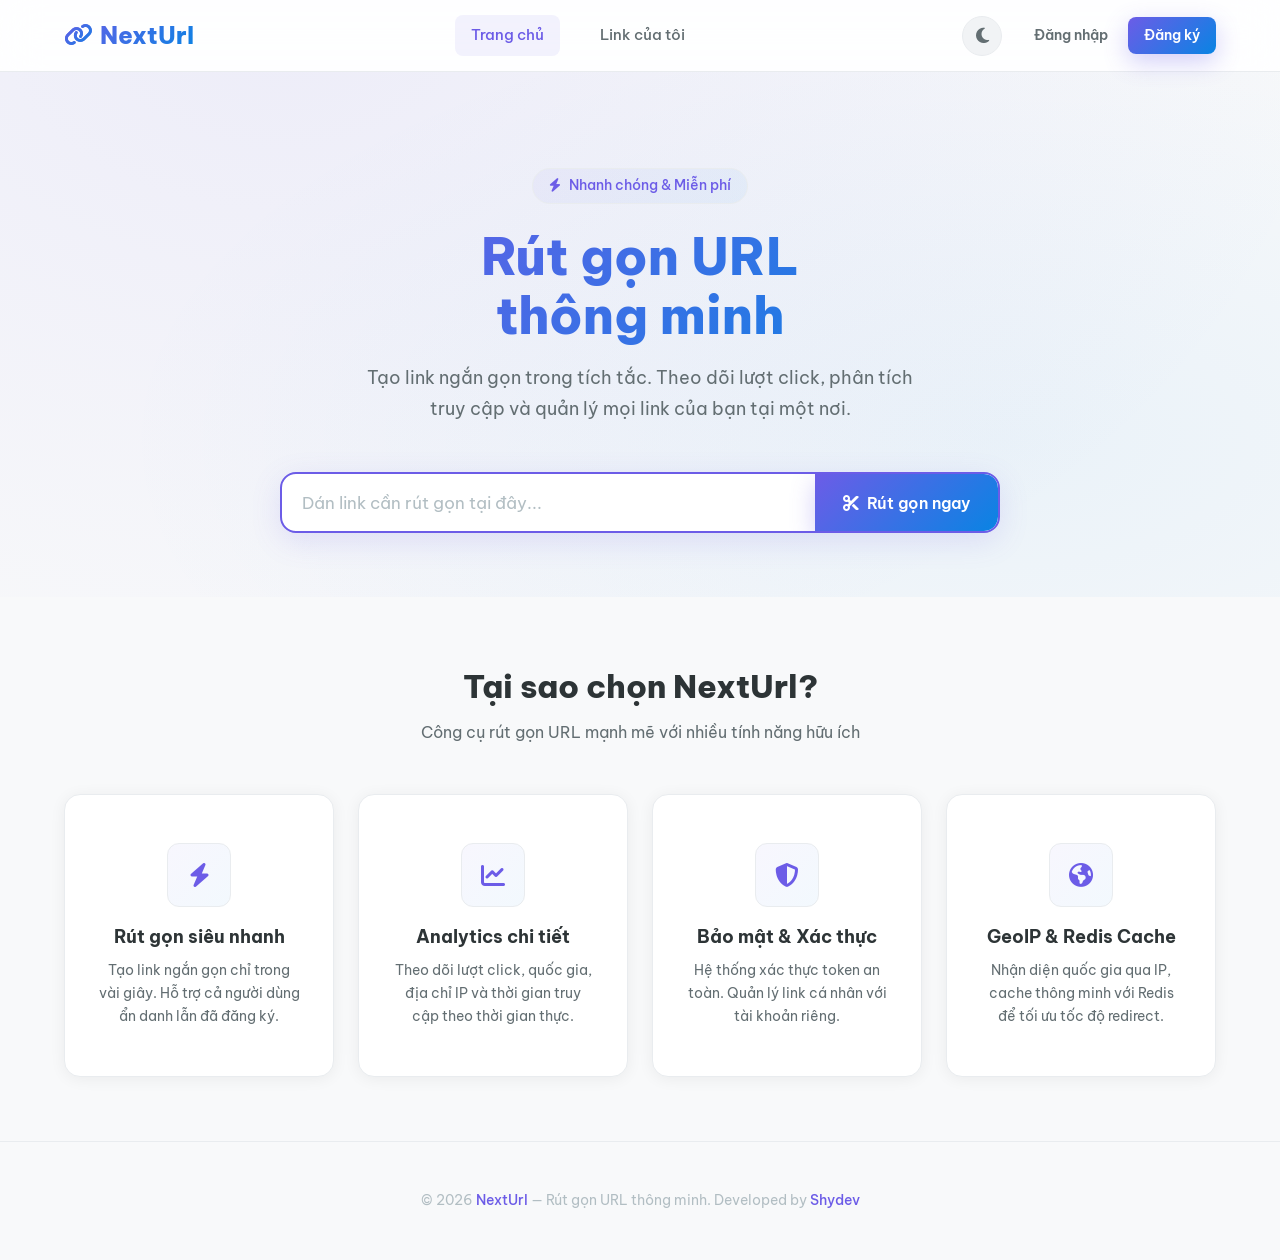
==== index.html @ cf694f31 "deploye" ====
<!DOCTYPE html>
<html lang="vi">
<head>
  <meta charset="UTF-8">
  <meta name="viewport" content="width=device-width, initial-scale=1.0">
  <title>NextUrl — Rút gọn URL thông minh</title>
  <meta name="description" content="Rút gọn link nhanh chóng, miễn phí. Theo dõi analytics, quản lý link dễ dàng với NextUrl.">

  <!-- Favicon -->
  <link rel="icon" type="image/svg+xml" href="data:image/svg+xml,<svg xmlns='http://www.w3.org/2000/svg' viewBox='0 0 100 100'><text y='.9em' font-size='90'>🔗</text></svg>">

  <!-- Google Fonts -->
  <link rel="preconnect" href="https://fonts.googleapis.com">
  <link rel="preconnect" href="https://fonts.gstatic.com" crossorigin>
  <link href="https://fonts.googleapis.com/css2?family=Be+Vietnam+Pro:wght@300;400;500;600;700;800&display=swap" rel="stylesheet">

  <!-- Font Awesome Icons -->
  <link rel="stylesheet" href="https://cdnjs.cloudflare.com/ajax/libs/font-awesome/6.5.1/css/all.min.css">

  <!-- Stylesheets -->
  <link rel="stylesheet" href="css/style.css">
  <link rel="stylesheet" href="css/responsive.css">
</head>
<body data-page="home">
  <div class="page-wrapper">

    <!-- ===== NAVBAR ===== -->
    <nav class="navbar">
      <div class="container">
        <a href="index.html" class="nav-brand">
          <i class="fa-solid fa-link"></i>
          NextUrl
        </a>

        <div class="nav-links" id="nav-links">
          <a href="index.html" class="active">Trang chủ</a>
          <a href="dashboard.html">Link của tôi</a>
        </div>

        <div class="nav-actions">
          <button class="theme-toggle" id="theme-toggle" aria-label="Chuyển đổi giao diện">
            <i class="fa-solid fa-moon"></i>
          </button>
          <div id="auth-actions">
            <!-- Sẽ được cập nhật bởi JS -->
          </div>
          <button class="nav-mobile-toggle" id="nav-mobile-toggle" aria-label="Menu">
            <i class="fa-solid fa-bars"></i>
          </button>
        </div>
      </div>
    </nav>

    <!-- ===== MAIN CONTENT ===== -->
    <main class="page-content">

      <!-- Hero Section -->
      <section class="hero">
        <div class="container">
          <div class="hero-badge">
            <i class="fa-solid fa-bolt"></i>
            Nhanh chóng &amp; Miễn phí
          </div>

          <h1>Rút gọn URL<br>thông minh</h1>

          <p class="subtitle">
            Tạo link ngắn gọn trong tích tắc. Theo dõi lượt click, phân tích truy cập và quản lý mọi link của bạn tại một nơi.
          </p>

          <!-- URL Input Form -->
          <form id="shorten-form" autocomplete="off">
            <div class="url-input-group">
              <input
                type="text"
                class="form-input"
                id="url-input"
                placeholder="Dán link cần rút gọn tại đây..."
                aria-label="URL cần rút gọn"
                autofocus
              >
              <button type="submit" class="btn btn-primary" id="shorten-btn">
                <i class="fa-solid fa-scissors"></i>
                Rút gọn ngay
              </button>
            </div>
          </form>

          <!-- Result Section (ẩn mặc định) -->
          <div id="result-section" class="hidden"></div>
        </div>
      </section>

      <!-- Features Section -->
      <section class="features-section">
        <div class="container">
          <div class="section-header">
            <h2>Tại sao chọn NextUrl?</h2>
            <p>Công cụ rút gọn URL mạnh mẽ với nhiều tính năng hữu ích</p>
          </div>

          <div class="features-grid">
            <!-- Feature 1 -->
            <div class="card feature-card">
              <div class="feature-icon">
                <i class="fa-solid fa-bolt"></i>
              </div>
              <h3>Rút gọn siêu nhanh</h3>
              <p>Tạo link ngắn gọn chỉ trong vài giây. Hỗ trợ cả người dùng ẩn danh lẫn đã đăng ký.</p>
            </div>

            <!-- Feature 2 -->
            <div class="card feature-card">
              <div class="feature-icon">
                <i class="fa-solid fa-chart-line"></i>
              </div>
              <h3>Analytics chi tiết</h3>
              <p>Theo dõi lượt click, quốc gia, địa chỉ IP và thời gian truy cập theo thời gian thực.</p>
            </div>

            <!-- Feature 3 -->
            <div class="card feature-card">
              <div class="feature-icon">
                <i class="fa-solid fa-shield-halved"></i>
              </div>
              <h3>Bảo mật & Xác thực</h3>
              <p>Hệ thống xác thực token an toàn. Quản lý link cá nhân với tài khoản riêng.</p>
            </div>

            <!-- Feature 4 -->
            <div class="card feature-card">
              <div class="feature-icon">
                <i class="fa-solid fa-earth-americas"></i>
              </div>
              <h3>GeoIP & Redis Cache</h3>
              <p>Nhận diện quốc gia qua IP, cache thông minh với Redis để tối ưu tốc độ redirect.</p>
            </div>
          </div>
        </div>
      </section>

    </main>

    <!-- ===== FOOTER ===== -->
    <footer class="footer">
      <div class="container">
        <p>&copy; 2026 <a href="index.html">NextUrl</a> — Rút gọn URL thông minh. Developed by <a href="https://github.com/dargits/nexturl" target="_blank" rel="noopener noreferrer">Shydev</a></p>
      </div>
    </footer>

  </div>

  <!-- ===== QR CODE MODAL ===== -->
  <div class="modal-overlay" id="qr-modal">
    <div class="modal">
      <div class="modal-header">
        <h3><i class="fa-solid fa-qrcode"></i> Mã QR</h3>
        <button class="btn btn-ghost btn-icon" onclick="closeQRModal()" aria-label="Đóng">
          <i class="fa-solid fa-xmark"></i>
        </button>
      </div>
      <div class="modal-body">
        <img class="qr-image" src="" alt="QR Code" width="200" height="200">
        <p class="qr-url"></p>
      </div>
    </div>
  </div>

  <!-- ===== SCRIPTS ===== -->
  <script src="js/toast.js"></script>
  <script src="js/api.js"></script>
  <script src="js/auth.js"></script>
  <script src="js/main.js"></script>
</body>
</html>
---- css/style.css ----
/* ============================================
   LINKSHORT — Design System & Global Styles
   Font: Be Vietnam Pro | Palette: Blue-Purple Gradient
   ============================================ */

/* --- Google Fonts Import --- */
@import url('https://fonts.googleapis.com/css2?family=Be+Vietnam+Pro:wght@300;400;500;600;700;800&display=swap');

/* ============================================
   1. CSS VARIABLES (Design Tokens)
   ============================================ */
:root {
  /* Primary gradient */
  --primary: #6C5CE7;
  --primary-dark: #5A4BD1;
  --primary-light: #A29BFE;
  --secondary: #0984E3;
  --accent: #00CEC9;
  --gradient-primary: linear-gradient(135deg, #6C5CE7 0%, #0984E3 100%);
  --gradient-hero: linear-gradient(135deg, #6C5CE7 0%, #0984E3 50%, #00CEC9 100%);
  --gradient-card: linear-gradient(135deg, rgba(108,92,231,0.05) 0%, rgba(9,132,227,0.05) 100%);

  /* Backgrounds */
  --bg-primary: #F8F9FA;
  --bg-secondary: #FFFFFF;
  --bg-card: #FFFFFF;
  --bg-input: #F1F3F5;
  --bg-hover: #E9ECEF;
  --bg-nav: rgba(255, 255, 255, 0.85);

  /* Text */
  --text-primary: #2D3436;
  --text-secondary: #636E72;
  --text-muted: #B2BEC3;
  --text-inverse: #FFFFFF;

  /* Borders */
  --border-color: #DEE2E6;
  --border-light: #E9ECEF;

  /* Status */
  --success: #00B894;
  --success-bg: rgba(0, 184, 148, 0.1);
  --error: #D63031;
  --error-bg: rgba(214, 48, 49, 0.1);
  --warning: #FDCB6E;
  --warning-dark: #E17055;
  --warning-bg: rgba(253, 203, 110, 0.15);
  --info: #74B9FF;
  --info-bg: rgba(116, 185, 255, 0.1);

  /* Spacing */
  --space-xs: 4px;
  --space-sm: 8px;
  --space-md: 16px;
  --space-lg: 24px;
  --space-xl: 32px;
  --space-2xl: 48px;
  --space-3xl: 64px;
  --space-4xl: 96px;

  /* Border Radius */
  --radius-sm: 8px;
  --radius-md: 12px;
  --radius-lg: 16px;
  --radius-xl: 24px;
  --radius-full: 9999px;

  /* Shadows */
  --shadow-sm: 0 1px 3px rgba(0, 0, 0, 0.06);
  --shadow-md: 0 4px 12px rgba(0, 0, 0, 0.08);
  --shadow-lg: 0 8px 30px rgba(0, 0, 0, 0.12);
  --shadow-xl: 0 16px 48px rgba(0, 0, 0, 0.15);
  --shadow-primary: 0 8px 24px rgba(108, 92, 231, 0.3);
  --shadow-card: 0 2px 16px rgba(0, 0, 0, 0.06);

  /* Transitions */
  --transition-fast: 0.15s ease;
  --transition-base: 0.25s ease;
  --transition-slow: 0.35s ease;

  /* Font */
  --font-family: 'Be Vietnam Pro', -apple-system, BlinkMacSystemFont, 'Segoe UI', sans-serif;

  /* Container */
  --container-max: 1200px;
  --nav-height: 72px;
}

/* ============================================
   1b. DARK MODE TOKENS
   ============================================ */
[data-theme="dark"] {
  --bg-primary: #0F0F1A;
  --bg-secondary: #1A1A2E;
  --bg-card: #1E1E32;
  --bg-input: #252540;
  --bg-hover: #2A2A45;
  --bg-nav: rgba(15, 15, 26, 0.9);

  --text-primary: #E8E8F0;
  --text-secondary: #A0A0B8;
  --text-muted: #6C6C85;

  --border-color: #2D2D48;
  --border-light: #252540;

  --gradient-card: linear-gradient(135deg, rgba(108,92,231,0.1) 0%, rgba(9,132,227,0.1) 100%);

  --shadow-sm: 0 1px 3px rgba(0, 0, 0, 0.2);
  --shadow-md: 0 4px 12px rgba(0, 0, 0, 0.3);
  --shadow-lg: 0 8px 30px rgba(0, 0, 0, 0.4);
  --shadow-xl: 0 16px 48px rgba(0, 0, 0, 0.5);
  --shadow-card: 0 2px 16px rgba(0, 0, 0, 0.2);
}

/* ============================================
   2. CSS RESET
   ============================================ */
*, *::before, *::after {
  margin: 0;
  padding: 0;
  box-sizing: border-box;
}

html {
  font-size: 16px;
  scroll-behavior: smooth;
  -webkit-font-smoothing: antialiased;
  -moz-osx-font-smoothing: grayscale;
}

body {
  font-family: var(--font-family);
  background-color: var(--bg-primary);
  color: var(--text-primary);
  line-height: 1.6;
  min-height: 100vh;
  transition: background-color var(--transition-base), color var(--transition-base);
}

a {
  color: var(--primary);
  text-decoration: none;
  transition: color var(--transition-fast);
}

a:hover {
  color: var(--primary-dark);
}

img {
  max-width: 100%;
  display: block;
}

ul, ol {
  list-style: none;
}

button {
  cursor: pointer;
  border: none;
  outline: none;
  font-family: inherit;
  font-size: inherit;
}

input, textarea, select {
  font-family: inherit;
  font-size: inherit;
  outline: none;
  border: none;
}

/* ============================================
   3. LAYOUT UTILITIES
   ============================================ */
.container {
  width: 100%;
  max-width: var(--container-max);
  margin: 0 auto;
  padding: 0 var(--space-lg);
}

.page-wrapper {
  min-height: 100vh;
  display: flex;
  flex-direction: column;
}

.page-content {
  flex: 1;
  padding-top: var(--nav-height);
}

/* ============================================
   4. NAVBAR
   ============================================ */
.navbar {
  position: fixed;
  top: 0;
  left: 0;
  right: 0;
  height: var(--nav-height);
  background: var(--bg-nav);
  backdrop-filter: blur(20px);
  -webkit-backdrop-filter: blur(20px);
  border-bottom: 1px solid var(--border-light);
  z-index: 1000;
  transition: background var(--transition-base), border-color var(--transition-base);
}

.navbar .container {
  display: flex;
  align-items: center;
  justify-content: space-between;
  height: 100%;
}

.nav-brand {
  display: flex;
  align-items: center;
  gap: var(--space-sm);
  font-size: 1.5rem;
  font-weight: 800;
  background: var(--gradient-primary);
  -webkit-background-clip: text;
  -webkit-text-fill-color: transparent;
  background-clip: text;
  text-decoration: none;
}

.nav-brand i {
  background: var(--gradient-primary);
  -webkit-background-clip: text;
  -webkit-text-fill-color: transparent;
  background-clip: text;
  font-size: 1.4rem;
}

.nav-links {
  display: flex;
  align-items: center;
  gap: var(--space-lg);
}

.nav-links a {
  color: var(--text-secondary);
  font-weight: 500;
  font-size: 0.95rem;
  padding: var(--space-sm) var(--space-md);
  border-radius: var(--radius-sm);
  transition: all var(--transition-fast);
  text-decoration: none;
}

.nav-links a:hover,
.nav-links a.active {
  color: var(--primary);
  background: rgba(108, 92, 231, 0.08);
}

.nav-actions {
  display: flex;
  align-items: center;
  gap: var(--space-md);
}

/* Dark mode toggle button */
.theme-toggle {
  width: 40px;
  height: 40px;
  border-radius: var(--radius-full);
  background: var(--bg-input);
  color: var(--text-secondary);
  display: flex;
  align-items: center;
  justify-content: center;
  font-size: 1.1rem;
  transition: all var(--transition-fast);
  border: 1px solid var(--border-light);
}

.theme-toggle:hover {
  background: var(--bg-hover);
  color: var(--primary);
  transform: rotate(15deg);
}

/* User avatar dropdown */
.user-menu {
  position: relative;
}

.user-avatar-btn {
  width: 40px;
  height: 40px;
  border-radius: var(--radius-full);
  background: var(--gradient-primary);
  color: var(--text-inverse);
  display: flex;
  align-items: center;
  justify-content: center;
  font-weight: 700;
  font-size: 0.95rem;
  cursor: pointer;
  transition: transform var(--transition-fast), box-shadow var(--transition-fast);
  overflow: hidden;
}

.user-avatar-btn img {
  width: 100%;
  height: 100%;
  object-fit: cover;
}

.user-avatar-btn:hover {
  transform: scale(1.05);
  box-shadow: var(--shadow-primary);
}

.user-dropdown {
  position: absolute;
  top: calc(100% + 8px);
  right: 0;
  min-width: 200px;
  background: var(--bg-card);
  border: 1px solid var(--border-color);
  border-radius: var(--radius-md);
  box-shadow: var(--shadow-lg);
  opacity: 0;
  visibility: hidden;
  transform: translateY(-8px);
  transition: all var(--transition-fast);
  z-index: 1001;
}

.user-dropdown.show {
  opacity: 1;
  visibility: visible;
  transform: translateY(0);
}

.user-dropdown-header {
  padding: var(--space-md);
  border-bottom: 1px solid var(--border-light);
}

.user-dropdown-header .user-name {
  font-weight: 600;
  color: var(--text-primary);
}

.user-dropdown-header .user-account {
  font-size: 0.85rem;
  color: var(--text-muted);
}

.user-dropdown a,
.user-dropdown button {
  display: flex;
  align-items: center;
  gap: var(--space-sm);
  width: 100%;
  padding: var(--space-sm) var(--space-md);
  color: var(--text-secondary);
  background: none;
  font-size: 0.9rem;
  transition: all var(--transition-fast);
  text-decoration: none;
  text-align: left;
}

.user-dropdown a:hover,
.user-dropdown button:hover {
  background: var(--bg-hover);
  color: var(--primary);
}

.user-dropdown .logout-btn {
  color: var(--error);
  border-top: 1px solid var(--border-light);
}

.user-dropdown .logout-btn:hover {
  background: var(--error-bg);
}

/* Mobile menu toggle */
.nav-mobile-toggle {
  display: none;
  width: 40px;
  height: 40px;
  border-radius: var(--radius-sm);
  background: var(--bg-input);
  color: var(--text-secondary);
  align-items: center;
  justify-content: center;
  font-size: 1.2rem;
}

/* ============================================
   5. BUTTONS
   ============================================ */
.btn {
  display: inline-flex;
  align-items: center;
  justify-content: center;
  gap: var(--space-sm);
  padding: 12px 24px;
  border-radius: var(--radius-sm);
  font-weight: 600;
  font-size: 0.95rem;
  transition: all var(--transition-fast);
  position: relative;
  overflow: hidden;
  white-space: nowrap;
}

.btn-primary {
  background: var(--gradient-primary);
  color: var(--text-inverse);
  box-shadow: var(--shadow-primary);
}

.btn-primary:hover {
  transform: translateY(-2px);
  box-shadow: 0 12px 32px rgba(108, 92, 231, 0.4);
}

.btn-primary:active {
  transform: translateY(0);
}

.btn-secondary {
  background: var(--bg-input);
  color: var(--text-primary);
  border: 1px solid var(--border-color);
}

.btn-secondary:hover {
  background: var(--bg-hover);
  border-color: var(--primary-light);
}

.btn-outline {
  background: transparent;
  color: var(--primary);
  border: 2px solid var(--primary);
}

.btn-outline:hover {
  background: var(--primary);
  color: var(--text-inverse);
}

.btn-ghost {
  background: transparent;
  color: var(--text-secondary);
  padding: 8px 16px;
}

.btn-ghost:hover {
  background: var(--bg-hover);
  color: var(--primary);
}

.btn-sm {
  padding: 8px 16px;
  font-size: 0.85rem;
}

.btn-lg {
  padding: 16px 32px;
  font-size: 1.05rem;
}

.btn-icon {
  width: 40px;
  height: 40px;
  padding: 0;
  border-radius: var(--radius-sm);
}

.btn:disabled,
.btn.loading {
  opacity: 0.7;
  pointer-events: none;
}

/* Loading spinner inside button */
.btn .spinner {
  width: 18px;
  height: 18px;
  border: 2px solid transparent;
  border-top-color: currentColor;
  border-radius: 50%;
  animation: spin 0.6s linear infinite;
}

/* ============================================
   6. FORM INPUTS
   ============================================ */
.form-group {
  margin-bottom: var(--space-lg);
}

.form-label {
  display: block;
  margin-bottom: var(--space-sm);
  font-weight: 500;
  font-size: 0.9rem;
  color: var(--text-secondary);
}

.form-input {
  width: 100%;
  padding: 14px 16px;
  background: var(--bg-input);
  border: 2px solid transparent;
  border-radius: var(--radius-sm);
  color: var(--text-primary);
  font-size: 0.95rem;
  transition: all var(--transition-fast);
}

.form-input:focus {
  background: var(--bg-secondary);
  border-color: var(--primary);
  box-shadow: 0 0 0 4px rgba(108, 92, 231, 0.1);
}

.form-input::placeholder {
  color: var(--text-muted);
}

.form-input.error {
  border-color: var(--error);
  box-shadow: 0 0 0 4px rgba(214, 48, 49, 0.1);
}

.form-hint {
  margin-top: var(--space-xs);
  font-size: 0.8rem;
  color: var(--text-muted);
}

.form-error {
  margin-top: var(--space-xs);
  font-size: 0.8rem;
  color: var(--error);
  display: none;
}

.form-error.show {
  display: block;
}

/* Big URL input on hero */
.url-input-group {
  display: flex;
  align-items: stretch;
  background: var(--bg-secondary);
  border: 2px solid var(--border-color);
  border-radius: var(--radius-lg);
  overflow: hidden;
  box-shadow: var(--shadow-lg);
  transition: all var(--transition-fast);
  max-width: 720px;
  margin: 0 auto;
}

.url-input-group:focus-within {
  border-color: var(--primary);
  box-shadow: 0 8px 30px rgba(108, 92, 231, 0.15);
}

.url-input-group .form-input {
  flex: 1;
  border: none;
  background: transparent;
  padding: 18px 20px;
  font-size: 1.05rem;
}

.url-input-group .form-input:focus {
  box-shadow: none;
}

.url-input-group .btn {
  border-radius: 0 14px 14px 0;
  padding: 18px 28px;
  font-size: 1rem;
}

/* ============================================
   7. CARDS
   ============================================ */
.card {
  background: var(--bg-card);
  border: 1px solid var(--border-light);
  border-radius: var(--radius-lg);
  padding: var(--space-xl);
  box-shadow: var(--shadow-card);
  transition: all var(--transition-base);
}

.card:hover {
  box-shadow: var(--shadow-md);
}

.card-gradient {
  background: var(--gradient-card);
  border: 1px solid var(--border-light);
}

/* Result card (after shortening) */
.result-card {
  background: var(--bg-card);
  border: 2px solid var(--primary-light);
  border-radius: var(--radius-lg);
  padding: var(--space-xl);
  box-shadow: var(--shadow-md);
  animation: slideUp 0.4s ease;
  max-width: 720px;
  margin: var(--space-xl) auto 0;
}

.result-card .short-url {
  font-size: 1.2rem;
  font-weight: 700;
  color: var(--primary);
  word-break: break-all;
}

.result-card .original-url {
  font-size: 0.85rem;
  color: var(--text-muted);
  margin-top: var(--space-xs);
  white-space: nowrap;
  overflow: hidden;
  text-overflow: ellipsis;
}

.result-actions {
  display: flex;
  gap: var(--space-sm);
  margin-top: var(--space-md);
  flex-wrap: wrap;
}

/* Feature cards */
.feature-card {
  text-align: center;
  padding: var(--space-2xl) var(--space-xl);
}

.feature-card .feature-icon {
  width: 64px;
  height: 64px;
  border-radius: var(--radius-md);
  background: var(--gradient-card);
  display: flex;
  align-items: center;
  justify-content: center;
  margin: 0 auto var(--space-md);
  font-size: 1.5rem;
  color: var(--primary);
  border: 1px solid var(--border-light);
}

.feature-card h3 {
  font-size: 1.1rem;
  font-weight: 700;
  margin-bottom: var(--space-sm);
  color: var(--text-primary);
}

.feature-card p {
  font-size: 0.9rem;
  color: var(--text-secondary);
  line-height: 1.6;
}

/* ============================================
   8. HERO SECTION
   ============================================ */
.hero {
  padding: var(--space-4xl) 0 var(--space-3xl);
  text-align: center;
  position: relative;
  overflow: hidden;
}

.hero::before {
  content: '';
  position: absolute;
  top: -50%;
  left: -20%;
  width: 140%;
  height: 200%;
  background: radial-gradient(ellipse at 30% 20%, rgba(108, 92, 231, 0.08) 0%, transparent 60%),
              radial-gradient(ellipse at 70% 60%, rgba(9, 132, 227, 0.06) 0%, transparent 50%);
  pointer-events: none;
  z-index: 0;
}

[data-theme="dark"] .hero::before {
  background: radial-gradient(ellipse at 30% 20%, rgba(108, 92, 231, 0.15) 0%, transparent 60%),
              radial-gradient(ellipse at 70% 60%, rgba(9, 132, 227, 0.1) 0%, transparent 50%);
}

.hero > * {
  position: relative;
  z-index: 1;
}

.hero-badge {
  display: inline-flex;
  align-items: center;
  gap: var(--space-sm);
  padding: 6px 16px;
  background: var(--gradient-card);
  border: 1px solid var(--border-light);
  border-radius: var(--radius-full);
  font-size: 0.85rem;
  font-weight: 500;
  color: var(--primary);
  margin-bottom: var(--space-lg);
}

.hero h1 {
  font-size: 3.2rem;
  font-weight: 800;
  line-height: 1.15;
  max-width: 700px;
  margin: 0 auto var(--space-md);
  background: var(--gradient-primary);
  -webkit-background-clip: text;
  -webkit-text-fill-color: transparent;
  background-clip: text;
}

.hero .subtitle {
  font-size: 1.15rem;
  color: var(--text-secondary);
  max-width: 550px;
  margin: 0 auto var(--space-2xl);
  line-height: 1.7;
}

/* ============================================
   9. FEATURES GRID
   ============================================ */
.features-section {
  padding: var(--space-3xl) 0;
}

.section-header {
  text-align: center;
  margin-bottom: var(--space-2xl);
}

.section-header h2 {
  font-size: 2rem;
  font-weight: 800;
  color: var(--text-primary);
  margin-bottom: var(--space-sm);
}

.section-header p {
  font-size: 1rem;
  color: var(--text-secondary);
  max-width: 500px;
  margin: 0 auto;
}

.features-grid {
  display: grid;
  grid-template-columns: repeat(4, 1fr);
  gap: var(--space-lg);
}

/* ============================================
   10. AUTH FORMS (Login / Register)
   ============================================ */
.auth-page {
  display: flex;
  align-items: center;
  justify-content: center;
  min-height: calc(100vh - var(--nav-height));
  padding: var(--space-2xl) var(--space-lg);
}

.auth-card {
  width: 100%;
  max-width: 440px;
  padding: var(--space-2xl);
}

.auth-card h1 {
  font-size: 1.8rem;
  font-weight: 800;
  margin-bottom: var(--space-xs);
  color: var(--text-primary);
}

.auth-card .auth-subtitle {
  font-size: 0.95rem;
  color: var(--text-secondary);
  margin-bottom: var(--space-xl);
}

.auth-card .auth-footer {
  text-align: center;
  margin-top: var(--space-lg);
  font-size: 0.9rem;
  color: var(--text-secondary);
}

.auth-card .auth-footer a {
  font-weight: 600;
}

/* ============================================
   11. DASHBOARD
   ============================================ */
.dashboard-page {
  padding: var(--space-2xl) 0;
}

.dashboard-header {
  display: flex;
  align-items: center;
  justify-content: space-between;
  margin-bottom: var(--space-xl);
  flex-wrap: wrap;
  gap: var(--space-md);
}

.dashboard-header h1 {
  font-size: 1.8rem;
  font-weight: 800;
}

.search-box {
  display: flex;
  align-items: center;
  gap: var(--space-sm);
  background: var(--bg-input);
  border: 1px solid var(--border-color);
  border-radius: var(--radius-sm);
  padding: 8px 16px;
  min-width: 280px;
  transition: all var(--transition-fast);
}

.search-box:focus-within {
  border-color: var(--primary);
  box-shadow: 0 0 0 3px rgba(108, 92, 231, 0.1);
}

.search-box i {
  color: var(--text-muted);
  font-size: 0.9rem;
}

.search-box input {
  flex: 1;
  background: transparent;
  color: var(--text-primary);
  font-size: 0.9rem;
}

.search-box input::placeholder {
  color: var(--text-muted);
}

/* Links table (desktop) */
.links-table {
  width: 100%;
  border-collapse: separate;
  border-spacing: 0;
}

.links-table thead th {
  text-align: left;
  padding: var(--space-md) var(--space-md);
  font-size: 0.8rem;
  font-weight: 600;
  text-transform: uppercase;
  letter-spacing: 0.5px;
  color: var(--text-muted);
  border-bottom: 1px solid var(--border-light);
}

.links-table tbody tr {
  transition: background var(--transition-fast);
}

.links-table tbody tr:hover {
  background: var(--bg-hover);
}

.links-table tbody td {
  padding: var(--space-md);
  font-size: 0.9rem;
  border-bottom: 1px solid var(--border-light);
  vertical-align: middle;
}

.links-table .link-short {
  font-weight: 600;
  color: var(--primary);
}

.links-table .link-original {
  max-width: 300px;
  white-space: nowrap;
  overflow: hidden;
  text-overflow: ellipsis;
  color: var(--text-secondary);
  font-size: 0.85rem;
}

.links-table .link-date {
  color: var(--text-muted);
  font-size: 0.85rem;
}

.links-table .link-actions {
  display: flex;
  gap: var(--space-xs);
}

/* Links card view (mobile) */
.links-cards {
  display: none;
  flex-direction: column;
  gap: var(--space-md);
}

.link-card-item {
  padding: var(--space-md);
}

.link-card-item .link-card-short {
  font-weight: 700;
  color: var(--primary);
  font-size: 1rem;
  margin-bottom: var(--space-xs);
  word-break: break-all;
}

.link-card-item .link-card-original {
  font-size: 0.85rem;
  color: var(--text-secondary);
  white-space: nowrap;
  overflow: hidden;
  text-overflow: ellipsis;
  margin-bottom: var(--space-sm);
}

.link-card-item .link-card-date {
  font-size: 0.8rem;
  color: var(--text-muted);
  margin-bottom: var(--space-md);
}

.link-card-item .link-card-actions {
  display: flex;
  gap: var(--space-sm);
  flex-wrap: wrap;
}

/* Empty state */
.empty-state {
  text-align: center;
  padding: var(--space-4xl) var(--space-lg);
}

.empty-state i {
  font-size: 3rem;
  color: var(--text-muted);
  margin-bottom: var(--space-md);
}

.empty-state h3 {
  font-size: 1.2rem;
  font-weight: 600;
  color: var(--text-secondary);
  margin-bottom: var(--space-sm);
}

.empty-state p {
  color: var(--text-muted);
  font-size: 0.9rem;
  margin-bottom: var(--space-lg);
}

/* ============================================
   12. ANALYTICS PAGE
   ============================================ */
.analytics-page {
  padding: var(--space-2xl) 0;
}

.analytics-header {
  margin-bottom: var(--space-xl);
}

.analytics-header .back-link {
  display: inline-flex;
  align-items: center;
  gap: var(--space-sm);
  color: var(--text-secondary);
  font-size: 0.9rem;
  font-weight: 500;
  margin-bottom: var(--space-md);
  transition: color var(--transition-fast);
}

.analytics-header .back-link:hover {
  color: var(--primary);
}

.analytics-header h1 {
  font-size: 1.8rem;
  font-weight: 800;
  margin-bottom: var(--space-sm);
}

.analytics-header .analytics-url {
  color: var(--text-secondary);
  font-size: 0.9rem;
  word-break: break-all;
}

/* Stats cards */
.stats-grid {
  display: grid;
  grid-template-columns: repeat(3, 1fr);
  gap: var(--space-md);
  margin-bottom: var(--space-xl);
}

.stat-card {
  padding: var(--space-xl);
  text-align: center;
}

.stat-card .stat-value {
  font-size: 2.2rem;
  font-weight: 800;
  background: var(--gradient-primary);
  -webkit-background-clip: text;
  -webkit-text-fill-color: transparent;
  background-clip: text;
  line-height: 1.2;
}

.stat-card .stat-label {
  font-size: 0.85rem;
  color: var(--text-muted);
  font-weight: 500;
  margin-top: var(--space-xs);
}

/* Chart container */
.chart-card {
  padding: var(--space-xl);
  margin-bottom: var(--space-xl);
}

.chart-card h3 {
  font-size: 1.1rem;
  font-weight: 700;
  margin-bottom: var(--space-md);
  color: var(--text-primary);
}

.chart-container {
  position: relative;
  width: 100%;
  max-height: 350px;
}

/* Click logs table */
.clicks-table-wrapper {
  overflow-x: auto;
}

.clicks-table {
  width: 100%;
  border-collapse: separate;
  border-spacing: 0;
}

.clicks-table thead th {
  text-align: left;
  padding: var(--space-md);
  font-size: 0.8rem;
  font-weight: 600;
  text-transform: uppercase;
  letter-spacing: 0.5px;
  color: var(--text-muted);
  border-bottom: 1px solid var(--border-light);
  white-space: nowrap;
}

.clicks-table tbody td {
  padding: var(--space-md);
  font-size: 0.9rem;
  border-bottom: 1px solid var(--border-light);
}

.clicks-table tbody tr:hover {
  background: var(--bg-hover);
}

/* Status badges */
.badge {
  display: inline-flex;
  align-items: center;
  padding: 4px 10px;
  border-radius: var(--radius-full);
  font-size: 0.75rem;
  font-weight: 600;
}

.badge-success {
  background: var(--success-bg);
  color: var(--success);
}

.badge-error {
  background: var(--error-bg);
  color: var(--error);
}

/* ============================================
   13. TOAST NOTIFICATIONS
   ============================================ */
.toast-container {
  position: fixed;
  top: calc(var(--nav-height) + 16px);
  right: 16px;
  z-index: 9999;
  display: flex;
  flex-direction: column;
  gap: var(--space-sm);
  pointer-events: none;
}

.toast {
  display: flex;
  align-items: flex-start;
  gap: var(--space-md);
  padding: var(--space-md) var(--space-lg);
  min-width: 320px;
  max-width: 420px;
  background: var(--bg-card);
  border-radius: var(--radius-md);
  box-shadow: var(--shadow-lg);
  border-left: 4px solid;
  pointer-events: all;
  animation: toastSlideIn 0.35s ease;
  transition: all var(--transition-base);
}

.toast.hiding {
  animation: toastSlideOut 0.3s ease forwards;
}

.toast-success { border-left-color: var(--success); }
.toast-error { border-left-color: var(--error); }
.toast-warning { border-left-color: var(--warning-dark); }
.toast-info { border-left-color: var(--info); }

.toast-icon {
  flex-shrink: 0;
  width: 24px;
  height: 24px;
  border-radius: var(--radius-full);
  display: flex;
  align-items: center;
  justify-content: center;
  font-size: 0.8rem;
}

.toast-success .toast-icon { background: var(--success-bg); color: var(--success); }
.toast-error .toast-icon { background: var(--error-bg); color: var(--error); }
.toast-warning .toast-icon { background: var(--warning-bg); color: var(--warning-dark); }
.toast-info .toast-icon { background: var(--info-bg); color: var(--info); }

.toast-content {
  flex: 1;
}

.toast-title {
  font-weight: 600;
  font-size: 0.9rem;
  color: var(--text-primary);
  margin-bottom: 2px;
}

.toast-message {
  font-size: 0.85rem;
  color: var(--text-secondary);
  line-height: 1.4;
}

.toast-close {
  flex-shrink: 0;
  width: 24px;
  height: 24px;
  border-radius: var(--radius-full);
  background: transparent;
  color: var(--text-muted);
  display: flex;
  align-items: center;
  justify-content: center;
  font-size: 0.8rem;
  transition: all var(--transition-fast);
  cursor: pointer;
}

.toast-close:hover {
  background: var(--bg-hover);
  color: var(--text-primary);
}

/* Toast progress bar */
.toast-progress {
  position: absolute;
  bottom: 0;
  left: 4px;
  right: 0;
  height: 3px;
  border-radius: 0 0 var(--radius-md) 0;
  overflow: hidden;
}

.toast-progress-bar {
  height: 100%;
  border-radius: inherit;
  animation: toastProgress 3.5s linear forwards;
}

.toast-success .toast-progress-bar { background: var(--success); }
.toast-error .toast-progress-bar { background: var(--error); }
.toast-warning .toast-progress-bar { background: var(--warning-dark); }
.toast-info .toast-progress-bar { background: var(--info); }

/* ============================================
   14. MODAL (QR Code)
   ============================================ */
.modal-overlay {
  position: fixed;
  inset: 0;
  background: rgba(0, 0, 0, 0.5);
  backdrop-filter: blur(4px);
  z-index: 5000;
  display: flex;
  align-items: center;
  justify-content: center;
  opacity: 0;
  visibility: hidden;
  transition: all var(--transition-base);
}

.modal-overlay.show {
  opacity: 1;
  visibility: visible;
}

.modal {
  background: var(--bg-card);
  border-radius: var(--radius-lg);
  padding: var(--space-xl);
  box-shadow: var(--shadow-xl);
  max-width: 400px;
  width: 90%;
  transform: scale(0.9);
  transition: transform var(--transition-base);
}

.modal-overlay.show .modal {
  transform: scale(1);
}

.modal-header {
  display: flex;
  align-items: center;
  justify-content: space-between;
  margin-bottom: var(--space-lg);
}

.modal-header h3 {
  font-size: 1.1rem;
  font-weight: 700;
}

.modal-body {
  text-align: center;
}

.modal-body img {
  margin: 0 auto;
  border-radius: var(--radius-sm);
}

.modal-body p {
  margin-top: var(--space-md);
  font-size: 0.9rem;
  color: var(--text-secondary);
  word-break: break-all;
}

/* ============================================
   15. FOOTER
   ============================================ */
.footer {
  padding: var(--space-2xl) 0;
  border-top: 1px solid var(--border-light);
  text-align: center;
}

.footer p {
  font-size: 0.85rem;
  color: var(--text-muted);
}

.footer a {
  color: var(--primary);
  font-weight: 500;
}

/* ============================================
   16. LOADING STATE
   ============================================ */
.page-loader {
  display: flex;
  align-items: center;
  justify-content: center;
  padding: var(--space-4xl);
}

.loader-dots {
  display: flex;
  gap: var(--space-sm);
}

.loader-dots span {
  width: 10px;
  height: 10px;
  background: var(--primary);
  border-radius: 50%;
  animation: bounce 1.2s ease-in-out infinite;
}

.loader-dots span:nth-child(2) { animation-delay: 0.15s; }
.loader-dots span:nth-child(3) { animation-delay: 0.3s; }

/* Login prompt banner */
.login-prompt {
  text-align: center;
  padding: var(--space-md);
  background: var(--gradient-card);
  border: 1px solid var(--border-light);
  border-radius: var(--radius-sm);
  margin-top: var(--space-md);
  font-size: 0.9rem;
  color: var(--text-secondary);
  max-width: 720px;
  margin-left: auto;
  margin-right: auto;
}

.login-prompt a {
  font-weight: 600;
}

/* ============================================
   17. ANIMATIONS
   ============================================ */
@keyframes spin {
  to { transform: rotate(360deg); }
}

@keyframes slideUp {
  from {
    opacity: 0;
    transform: translateY(20px);
  }
  to {
    opacity: 1;
    transform: translateY(0);
  }
}

@keyframes fadeIn {
  from { opacity: 0; }
  to { opacity: 1; }
}

@keyframes toastSlideIn {
  from {
    opacity: 0;
    transform: translateX(100px);
  }
  to {
    opacity: 1;
    transform: translateX(0);
  }
}

@keyframes toastSlideOut {
  from {
    opacity: 1;
    transform: translateX(0);
  }
  to {
    opacity: 0;
    transform: translateX(100px);
  }
}

@keyframes toastProgress {
  from { width: 100%; }
  to { width: 0%; }
}

@keyframes bounce {
  0%, 80%, 100% {
    transform: scale(0.6);
    opacity: 0.4;
  }
  40% {
    transform: scale(1);
    opacity: 1;
  }
}

/* Utility: hidden */
.hidden {
  display: none !important;
}

/* Utility: text truncate */
.text-truncate {
  white-space: nowrap;
  overflow: hidden;
  text-overflow: ellipsis;
}
---- css/responsive.css ----
/* ============================================
   RESPONSIVE STYLES
   Breakpoints: Mobile (<480px), Tablet (480–1024px), Desktop (>1024px)
   ============================================ */

/* ============================================
   TABLET & BELOW (max-width: 1024px)
   ============================================ */
@media (max-width: 1024px) {
  /* Features grid: 2 columns */
  .features-grid {
    grid-template-columns: repeat(2, 1fr);
  }

  /* Stats grid: 3 columns still */
  .stats-grid {
    grid-template-columns: repeat(3, 1fr);
  }

  /* Hero */
  .hero h1 {
    font-size: 2.5rem;
  }

  .hero .subtitle {
    font-size: 1.05rem;
  }

  /* Dashboard search */
  .dashboard-header {
    flex-direction: column;
    align-items: stretch;
  }

  .search-box {
    min-width: unset;
  }
}

/* ============================================
   MOBILE-LANDSCAPE & TABLET (max-width: 768px)
   ============================================ */
@media (max-width: 768px) {
  :root {
    --nav-height: 64px;
  }

  /* Navbar: show mobile toggle, hide desktop links */
  .nav-links {
    position: fixed;
    top: var(--nav-height);
    left: 0;
    right: 0;
    background: var(--bg-secondary);
    border-bottom: 1px solid var(--border-light);
    flex-direction: column;
    padding: var(--space-md) var(--space-lg);
    gap: var(--space-sm);
    transform: translateY(-120%);
    opacity: 0;
    transition: all var(--transition-base);
    box-shadow: var(--shadow-md);
    z-index: 999;
  }

  .nav-links.open {
    transform: translateY(0);
    opacity: 1;
  }

  .nav-links a {
    width: 100%;
    padding: var(--space-md);
    text-align: center;
  }

  .nav-mobile-toggle {
    display: flex;
  }

  /* Hero */
  .hero {
    padding: var(--space-3xl) 0 var(--space-2xl);
  }

  .hero h1 {
    font-size: 2rem;
  }

  .hero .subtitle {
    font-size: 0.95rem;
  }

  /* URL input: stack vertical */
  .url-input-group {
    flex-direction: column;
    border-radius: var(--radius-md);
  }

  .url-input-group .form-input {
    padding: 16px;
    font-size: 0.95rem;
  }

  .url-input-group .btn {
    border-radius: 0 0 var(--radius-md) var(--radius-md);
    padding: 16px;
  }

  /* Dashboard: hide table, show cards */
  .table-wrapper {
    display: none;
  }

  .links-cards {
    display: flex;
  }

  /* Stats grid: stack */
  .stats-grid {
    grid-template-columns: 1fr;
  }

  /* Toast */
  .toast-container {
    left: 16px;
    right: 16px;
  }

  .toast {
    min-width: unset;
    max-width: unset;
    width: 100%;
  }

  /* Auth card */
  .auth-card {
    padding: var(--space-xl);
  }

  /* Result card */
  .result-card {
    padding: var(--space-lg);
  }

  .result-actions {
    flex-direction: column;
  }

  .result-actions .btn {
    width: 100%;
  }

  /* Section headers */
  .section-header h2 {
    font-size: 1.6rem;
  }

  /* Clicks table scroll */
  .clicks-table-wrapper {
    margin: 0 calc(-1 * var(--space-lg));
    padding: 0 var(--space-lg);
  }
}

/* ============================================
   MOBILE (max-width: 480px)
   ============================================ */
@media (max-width: 480px) {
  /* Container padding smaller */
  .container {
    padding: 0 var(--space-md);
  }

  /* Hero */
  .hero {
    padding: var(--space-2xl) 0 var(--space-xl);
  }

  .hero h1 {
    font-size: 1.65rem;
  }

  .hero .subtitle {
    font-size: 0.9rem;
    margin-bottom: var(--space-xl);
  }

  .hero-badge {
    font-size: 0.8rem;
  }

  /* Features grid: single column */
  .features-grid {
    grid-template-columns: 1fr;
  }

  /* Auth */
  .auth-page {
    padding: var(--space-lg) var(--space-md);
  }

  .auth-card {
    padding: var(--space-lg);
  }

  .auth-card h1 {
    font-size: 1.5rem;
  }

  /* Dashboard */
  .dashboard-header h1 {
    font-size: 1.4rem;
  }

  /* Analytics */
  .analytics-header h1 {
    font-size: 1.4rem;
  }

  .stat-card .stat-value {
    font-size: 1.8rem;
  }

  /* Buttons */
  .btn {
    padding: 10px 20px;
    font-size: 0.9rem;
  }

  .btn-lg {
    padding: 14px 24px;
    font-size: 1rem;
  }

  /* Form inputs */
  .form-input {
    padding: 12px 14px;
  }

  /* Modal */
  .modal {
    padding: var(--space-lg);
    width: 95%;
  }

  /* Nav brand */
  .nav-brand {
    font-size: 1.25rem;
  }
}

/* ============================================
   DESKTOP LARGE (min-width: 1440px)
   ============================================ */
@media (min-width: 1440px) {
  .hero h1 {
    font-size: 3.6rem;
  }

  .hero .subtitle {
    font-size: 1.25rem;
  }
}
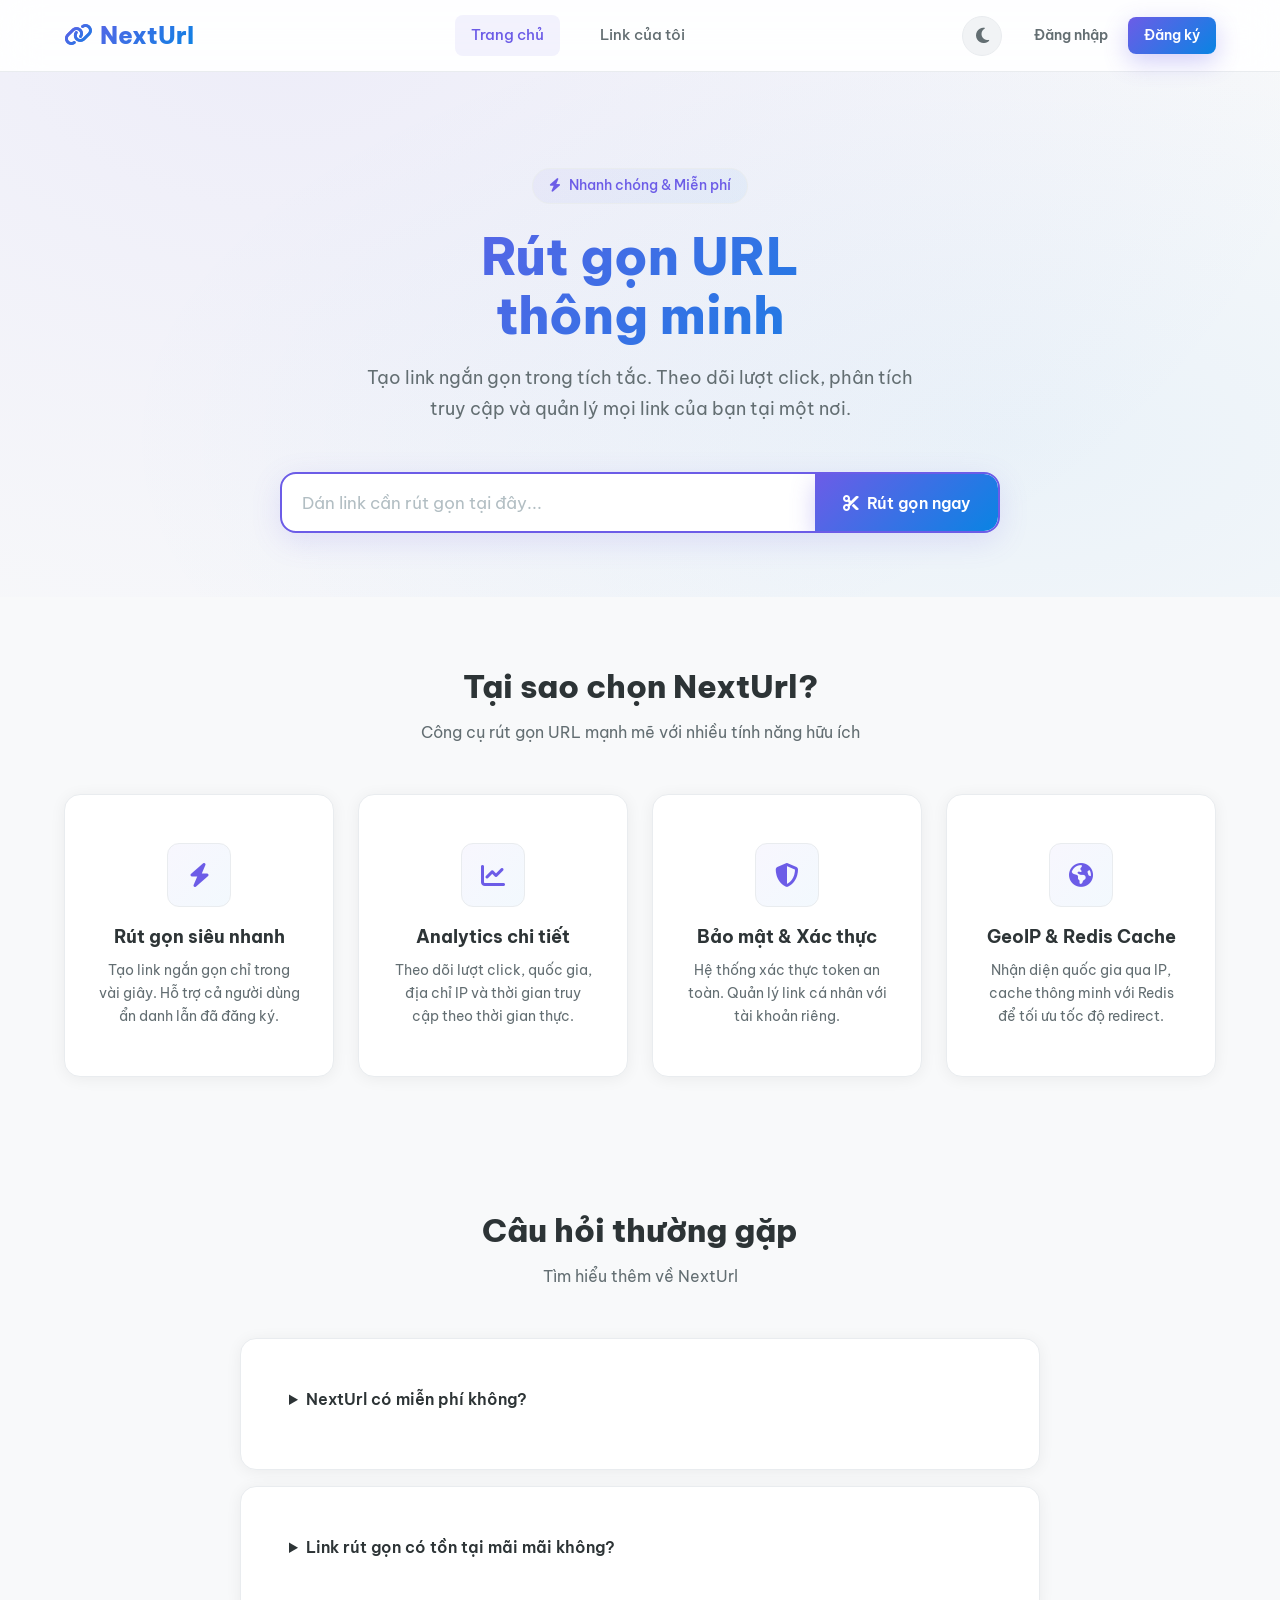
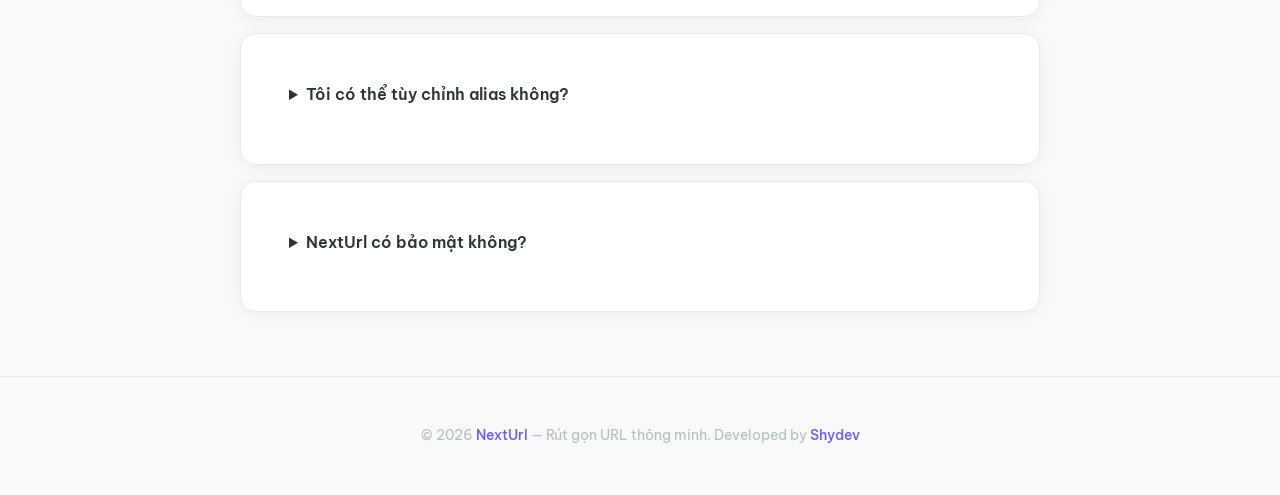
==== commit 98e3e9fd: "update: seo" ====
--- a/index.html
+++ b/index.html
@@ -3,11 +3,105 @@
 <head>
   <meta charset="UTF-8">
   <meta name="viewport" content="width=device-width, initial-scale=1.0">
-  <title>NextUrl — Rút gọn URL thông minh</title>
-  <meta name="description" content="Rút gọn link nhanh chóng, miễn phí. Theo dõi analytics, quản lý link dễ dàng với NextUrl.">
-
+  <title>NextUrl — Rút gọn URL thông minh | Tool rút gọn link miễn phí</title>
+  <meta name="description" content="Rút gọn link nhanh chóng, miễn phí với NextUrl. Theo dõi analytics chi tiết, quản lý link dễ dàng. Hỗ trợ QR code, GeoIP và bảo mật cao.">
+  <meta name="keywords" content="rút gọn link, url shortener, rút gọn url, tinyurl, bitly, link ngắn, analytics, qr code, việt nam">
+  
+  <!-- SEO Meta Tags -->
+  <meta name="robots" content="index, follow, max-image-preview:large, max-snippet:-1, max-video-preview:-1">
+  <meta name="author" content="Shydev">
+  <link rel="canonical" href="https://nexturrl.vercel.app/">
+  
+  <!-- Open Graph / Facebook -->
+  <meta property="og:type" content="website">
+  <meta property="og:url" content="https://nexturrl.vercel.app/">
+  <meta property="og:title" content="NextUrl — Rút gọn URL thông minh">
+  <meta property="og:description" content="Rút gọn link nhanh chóng, miễn phí. Theo dõi analytics chi tiết, quản lý link dễ dàng với NextUrl.">
+  <meta property="og:image" content="https://nexturrl.vercel.app/og-image.jpg">
+  <meta property="og:site_name" content="NextUrl">
+  <meta property="og:locale" content="vi_VN">
+  
+  <!-- Twitter -->
+  <meta property="twitter:card" content="summary_large_image">
+  <meta property="twitter:url" content="https://nexturrl.vercel.app/">
+  <meta property="twitter:title" content="NextUrl — Rút gọn URL thông minh">
+  <meta property="twitter:description" content="Rút gọn link nhanh chóng, miễn phí. Theo dõi analytics chi tiết, quản lý link dễ dàng với NextUrl.">
+  <meta property="twitter:image" content="https://nexturrl.vercel.app/og-image.jpg">
+  
+  <!-- Schema.org JSON-LD -->
+  <script type="application/ld+json">
+  {
+    "@context": "https://schema.org",
+    "@type": "WebApplication",
+    "name": "NextUrl",
+    "description": "Rút gọn link nhanh chóng, miễn phí. Theo dõi analytics chi tiết, quản lý link dễ dàng với NextUrl.",
+    "url": "https://nexturrl.vercel.app/",
+    "applicationCategory": "Utility",
+    "operatingSystem": "Web Browser",
+    "offers": {
+      "@type": "Offer",
+      "price": "0",
+      "priceCurrency": "VND"
+    },
+    "author": {
+      "@type": "Person",
+      "name": "Shydev",
+      "url": "https://github.com/dargits/nexturl"
+    }
+  }
+  </script>
+  
+  <script type="application/ld+json">
+  {
+    "@context": "https://schema.org",
+    "@type": "FAQPage",
+    "mainEntity": [
+      {
+        "@type": "Question",
+        "name": "NextUrl có miễn phí không?",
+        "acceptedAnswer": {
+          "@type": "Answer",
+          "text": "Có, NextUrl hoàn toàn miễn phí cho tất cả người dùng. Bạn có thể rút gọn link không giới hạn và xem analytics chi tiết."
+        }
+      },
+      {
+        "@type": "Question",
+        "name": "Link rút gọn có tồn tại mãi mãi không?",
+        "acceptedAnswer": {
+          "@type": "Answer",
+          "text": "Có, tất cả link rút gọn sẽ hoạt động vĩnh viễn. Chúng tôi cam kết duy trì dịch vụ ổn định và đáng tin cậy."
+        }
+      },
+      {
+        "@type": "Question", 
+        "name": "Tôi có thể tùy chỉnh alias không?",
+        "acceptedAnswer": {
+          "@type": "Answer",
+          "text": "Có, với tài khoản đăng ký, bạn có thể tự chọn alias cho link rút gọn (6-10 ký tự). Người dùng ẩn danh sẽ được tạo alias ngẫu nhiên."
+        }
+      },
+      {
+        "@type": "Question",
+        "name": "NextUrl có bảo mật không?",
+        "acceptedAnswer": {
+          "@type": "Answer", 
+          "text": "Có, chúng tôi sử dụng hệ thống xác thực token an toàn, mã hóa dữ liệu và kiểm tra link độc hại để bảo vệ người dùng."
+        }
+      }
+    ]
+  }
+  </script>
+
+  <meta name="google-site-verification" content="IqotP4w7AHMgTUyURRDj-xvRS4f21QLuhvByTAbkZnU" />
+  
   <!-- Favicon -->
-  <link rel="icon" type="image/svg+xml" href="data:image/svg+xml,<svg xmlns='http://www.w3.org/2000/svg' viewBox='0 0 100 100'><text y='.9em' font-size='90'>🔗</text></svg>">
+  <link rel="icon" type="image/svg+xml" href="favicon.svg">
+  <link rel="icon" type="image/x-icon" href="favicon.ico">
+  <link rel="apple-touch-icon" sizes="180x180" href="apple-touch-icon.png">
+  <link rel="icon" type="image/png" sizes="32x32" href="favicon-32x32.png">
+  <link rel="icon" type="image/png" sizes="16x16" href="favicon-16x16.png">
+  <link rel="manifest" href="site.webmanifest">
+  <meta name="theme-color" content="#6C5CE7">
 
   <!-- Google Fonts -->
   <link rel="preconnect" href="https://fonts.googleapis.com">
@@ -139,6 +233,46 @@
         </div>
       </section>
 
+      <!-- FAQ Section -->
+      <section class="faq-section" style="padding: 4rem 0; background: var(--bg-primary);">
+        <div class="container">
+          <div class="section-header">
+            <h2>Câu hỏi thường gặp</h2>
+            <p>Tìm hiểu thêm về NextUrl</p>
+          </div>
+          
+          <div style="max-width: 800px; margin: 0 auto;">
+            <div class="card" style="margin-bottom: 1rem;">
+              <details style="padding: 1rem;">
+                <summary style="font-weight: 600; cursor: pointer; margin-bottom: 0.5rem;">NextUrl có miễn phí không?</summary>
+                <p style="margin: 0; color: var(--text-secondary);">Có, NextUrl hoàn toàn miễn phí cho tất cả người dùng. Bạn có thể rút gọn link không giới hạn và xem analytics chi tiết.</p>
+              </details>
+            </div>
+            
+            <div class="card" style="margin-bottom: 1rem;">
+              <details style="padding: 1rem;">
+                <summary style="font-weight: 600; cursor: pointer; margin-bottom: 0.5rem;">Link rút gọn có tồn tại mãi mãi không?</summary>
+                <p style="margin: 0; color: var(--text-secondary);">Có, tất cả link rút gọn sẽ hoạt động vĩnh viễn. Chúng tôi cam kết duy trì dịch vụ ổn định và đáng tin cậy.</p>
+              </details>
+            </div>
+            
+            <div class="card" style="margin-bottom: 1rem;">
+              <details style="padding: 1rem;">
+                <summary style="font-weight: 600; cursor: pointer; margin-bottom: 0.5rem;">Tôi có thể tùy chỉnh alias không?</summary>
+                <p style="margin: 0; color: var(--text-secondary);">Có, với tài khoản đăng ký, bạn có thể tự chọn alias cho link rút gọn (6-10 ký tự). Người dùng ẩn danh sẽ được tạo alias ngẫu nhiên.</p>
+              </details>
+            </div>
+            
+            <div class="card">
+              <details style="padding: 1rem;">
+                <summary style="font-weight: 600; cursor: pointer; margin-bottom: 0.5rem;">NextUrl có bảo mật không?</summary>
+                <p style="margin: 0; color: var(--text-secondary);">Có, chúng tôi sử dụng hệ thống xác thực token an toàn, mã hóa dữ liệu và kiểm tra link độc hại để bảo vệ người dùng.</p>
+              </details>
+            </div>
+          </div>
+        </div>
+      </section>
+
     </main>
 
     <!-- ===== FOOTER ===== -->
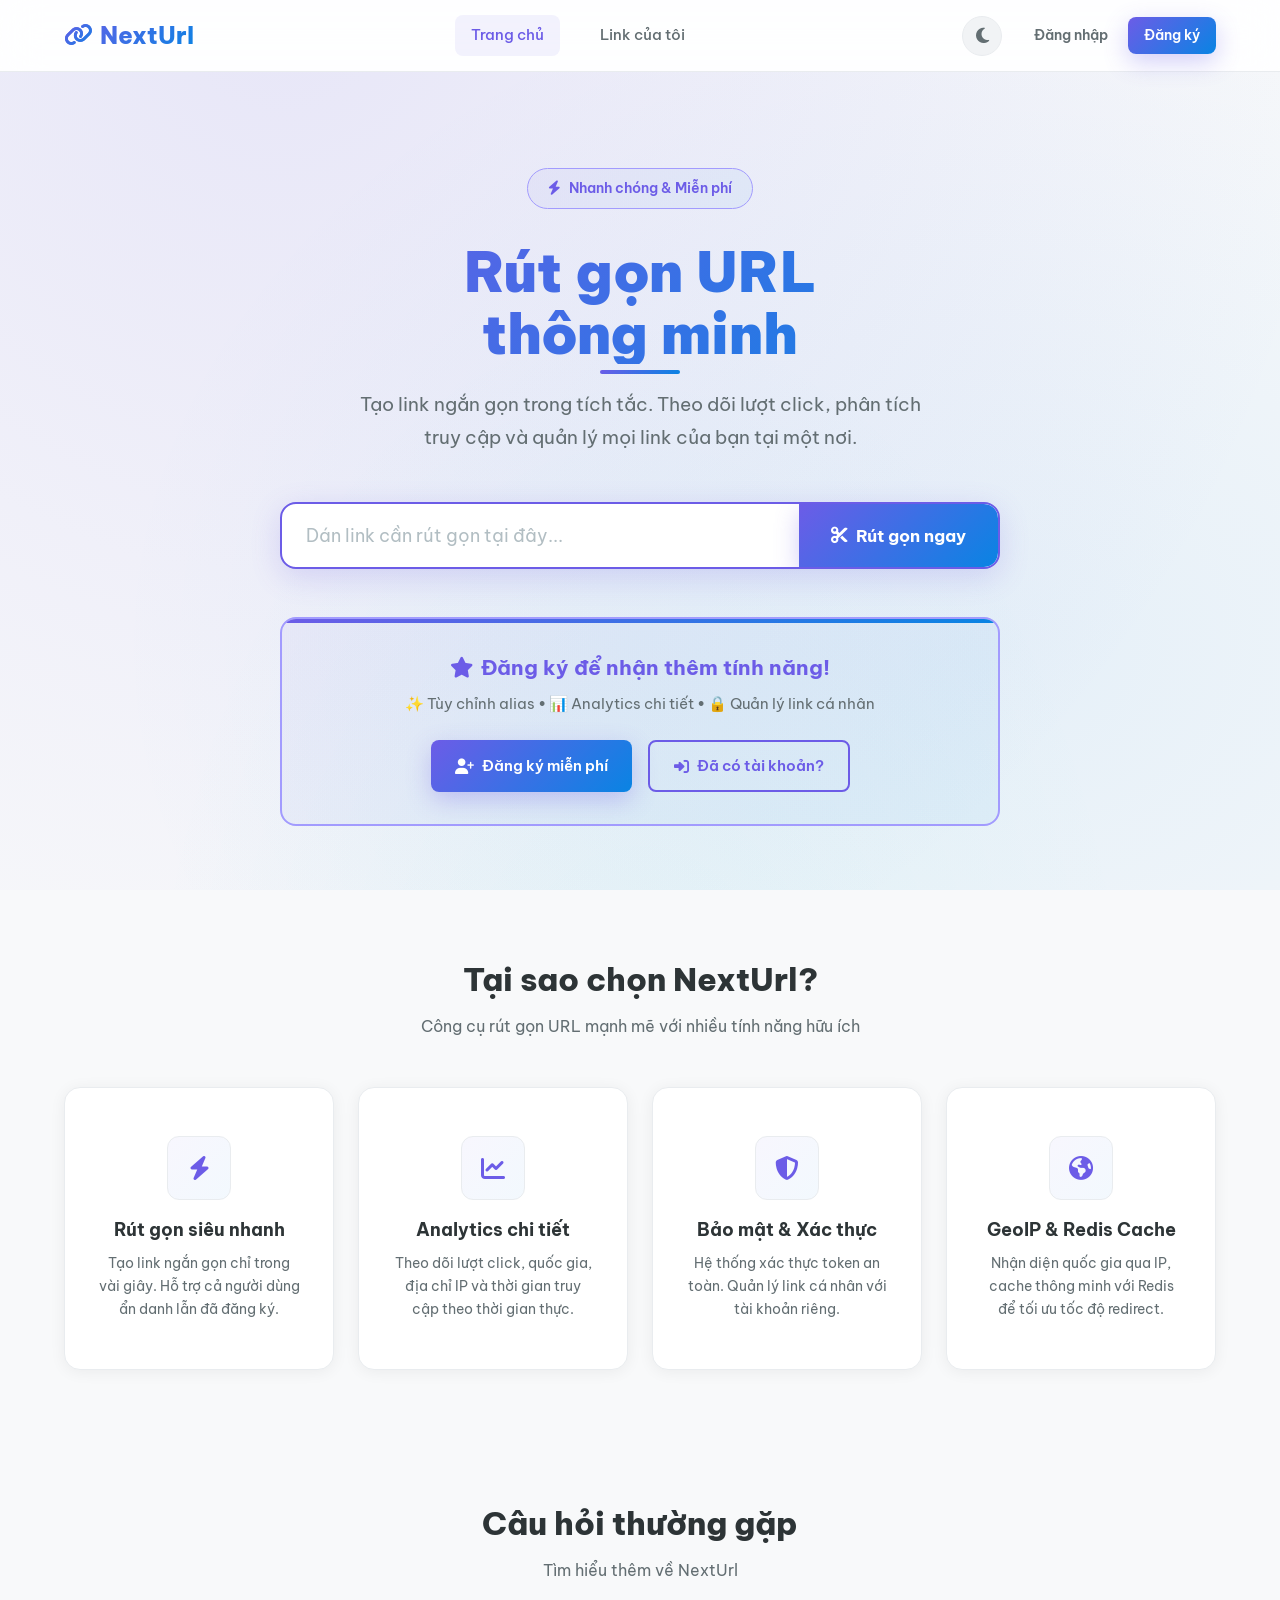
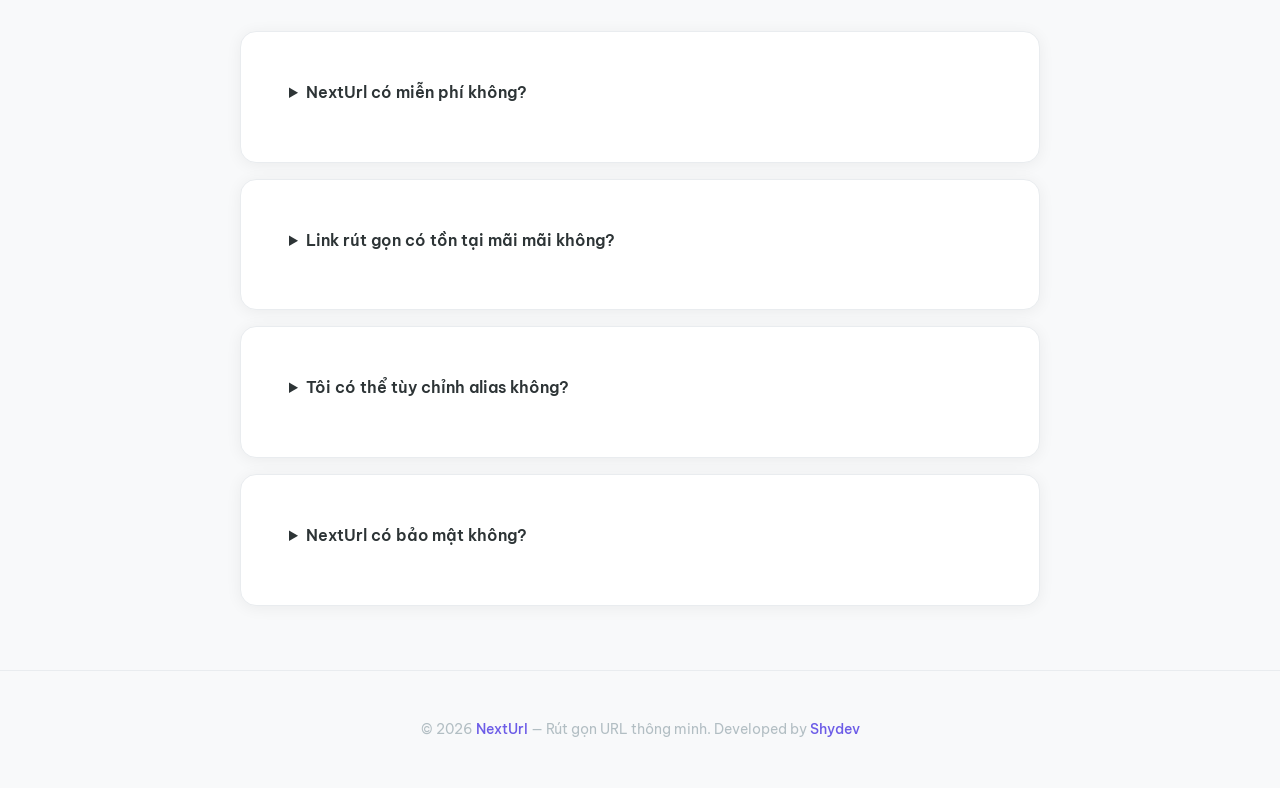
==== commit 0c4ce533: "fix fe" ====
--- a/index.html
+++ b/index.html
@@ -1,33 +1,38 @@
 <!DOCTYPE html>
 <html lang="vi">
+
 <head>
   <meta charset="UTF-8">
   <meta name="viewport" content="width=device-width, initial-scale=1.0">
   <title>NextUrl — Rút gọn URL thông minh | Tool rút gọn link miễn phí</title>
-  <meta name="description" content="Rút gọn link nhanh chóng, miễn phí với NextUrl. Theo dõi analytics chi tiết, quản lý link dễ dàng. Hỗ trợ QR code, GeoIP và bảo mật cao.">
-  <meta name="keywords" content="rút gọn link, url shortener, rút gọn url, tinyurl, bitly, link ngắn, analytics, qr code, việt nam">
-  
+  <meta name="description"
+    content="Rút gọn link nhanh chóng, miễn phí với NextUrl. Theo dõi analytics chi tiết, quản lý link dễ dàng. Hỗ trợ QR code, GeoIP và bảo mật cao.">
+  <meta name="keywords"
+    content="rút gọn link, url shortener, rút gọn url, tinyurl, bitly, link ngắn, analytics, qr code, việt nam">
+
   <!-- SEO Meta Tags -->
   <meta name="robots" content="index, follow, max-image-preview:large, max-snippet:-1, max-video-preview:-1">
   <meta name="author" content="Shydev">
   <link rel="canonical" href="https://nexturrl.vercel.app/">
-  
+
   <!-- Open Graph / Facebook -->
   <meta property="og:type" content="website">
   <meta property="og:url" content="https://nexturrl.vercel.app/">
   <meta property="og:title" content="NextUrl — Rút gọn URL thông minh">
-  <meta property="og:description" content="Rút gọn link nhanh chóng, miễn phí. Theo dõi analytics chi tiết, quản lý link dễ dàng với NextUrl.">
+  <meta property="og:description"
+    content="Rút gọn link nhanh chóng, miễn phí. Theo dõi analytics chi tiết, quản lý link dễ dàng với NextUrl.">
   <meta property="og:image" content="https://nexturrl.vercel.app/og-image.jpg">
   <meta property="og:site_name" content="NextUrl">
   <meta property="og:locale" content="vi_VN">
-  
+
   <!-- Twitter -->
   <meta property="twitter:card" content="summary_large_image">
   <meta property="twitter:url" content="https://nexturrl.vercel.app/">
   <meta property="twitter:title" content="NextUrl — Rút gọn URL thông minh">
-  <meta property="twitter:description" content="Rút gọn link nhanh chóng, miễn phí. Theo dõi analytics chi tiết, quản lý link dễ dàng với NextUrl.">
+  <meta property="twitter:description"
+    content="Rút gọn link nhanh chóng, miễn phí. Theo dõi analytics chi tiết, quản lý link dễ dàng với NextUrl.">
   <meta property="twitter:image" content="https://nexturrl.vercel.app/og-image.jpg">
-  
+
   <!-- Schema.org JSON-LD -->
   <script type="application/ld+json">
   {
@@ -50,7 +55,7 @@
     }
   }
   </script>
-  
+
   <script type="application/ld+json">
   {
     "@context": "https://schema.org",
@@ -93,7 +98,7 @@
   </script>
 
   <meta name="google-site-verification" content="IqotP4w7AHMgTUyURRDj-xvRS4f21QLuhvByTAbkZnU" />
-  
+
   <!-- Favicon -->
   <link rel="icon" type="image/svg+xml" href="favicon.svg">
   <link rel="icon" type="image/x-icon" href="favicon.ico">
@@ -106,7 +111,8 @@
   <!-- Google Fonts -->
   <link rel="preconnect" href="https://fonts.googleapis.com">
   <link rel="preconnect" href="https://fonts.gstatic.com" crossorigin>
-  <link href="https://fonts.googleapis.com/css2?family=Be+Vietnam+Pro:wght@300;400;500;600;700;800&display=swap" rel="stylesheet">
+  <link href="https://fonts.googleapis.com/css2?family=Be+Vietnam+Pro:wght@300;400;500;600;700;800&display=swap"
+    rel="stylesheet">
 
   <!-- Font Awesome Icons -->
   <link rel="stylesheet" href="https://cdnjs.cloudflare.com/ajax/libs/font-awesome/6.5.1/css/all.min.css">
@@ -115,6 +121,7 @@
   <link rel="stylesheet" href="css/style.css">
   <link rel="stylesheet" href="css/responsive.css">
 </head>
+
 <body data-page="home">
   <div class="page-wrapper">
 
@@ -159,26 +166,39 @@
           <h1>Rút gọn URL<br>thông minh</h1>
 
           <p class="subtitle">
-            Tạo link ngắn gọn trong tích tắc. Theo dõi lượt click, phân tích truy cập và quản lý mọi link của bạn tại một nơi.
+            Tạo link ngắn gọn trong tích tắc. Theo dõi lượt click, phân tích truy cập và quản lý mọi link của bạn tại
+            một nơi.
           </p>
 
           <!-- URL Input Form -->
           <form id="shorten-form" autocomplete="off">
             <div class="url-input-group">
-              <input
-                type="text"
-                class="form-input"
-                id="url-input"
-                placeholder="Dán link cần rút gọn tại đây..."
-                aria-label="URL cần rút gọn"
-                autofocus
-              >
+              <input type="text" class="form-input" id="url-input" placeholder="Dán link cần rút gọn tại đây..."
+                aria-label="URL cần rút gọn" autofocus>
               <button type="submit" class="btn btn-primary" id="shorten-btn">
                 <i class="fa-solid fa-scissors"></i>
                 Rút gọn ngay
               </button>
             </div>
           </form>
+
+          <!-- CTA for Registration -->
+          <div class="cta-registration">
+            <div class="cta-content">
+              <h3><i class="fa-solid fa-star"></i> Đăng ký để nhận thêm tính năng!</h3>
+              <p>✨ Tùy chỉnh alias • 📊 Analytics chi tiết • 🔒 Quản lý link cá nhân</p>
+              <div class="cta-buttons">
+                <a href="register.html" class="btn btn-primary">
+                  <i class="fa-solid fa-user-plus"></i>
+                  Đăng ký miễn phí
+                </a>
+                <a href="login.html" class="btn btn-outline">
+                  <i class="fa-solid fa-sign-in-alt"></i>
+                  Đã có tài khoản?
+                </a>
+              </div>
+            </div>
+          </div>
 
           <!-- Result Section (ẩn mặc định) -->
           <div id="result-section" class="hidden"></div>
@@ -240,33 +260,41 @@
             <h2>Câu hỏi thường gặp</h2>
             <p>Tìm hiểu thêm về NextUrl</p>
           </div>
-          
+
           <div style="max-width: 800px; margin: 0 auto;">
             <div class="card" style="margin-bottom: 1rem;">
               <details style="padding: 1rem;">
-                <summary style="font-weight: 600; cursor: pointer; margin-bottom: 0.5rem;">NextUrl có miễn phí không?</summary>
-                <p style="margin: 0; color: var(--text-secondary);">Có, NextUrl hoàn toàn miễn phí cho tất cả người dùng. Bạn có thể rút gọn link không giới hạn và xem analytics chi tiết.</p>
+                <summary style="font-weight: 600; cursor: pointer; margin-bottom: 0.5rem;">NextUrl có miễn phí không?
+                </summary>
+                <p style="margin: 0; color: var(--text-secondary);">Có, NextUrl hoàn toàn miễn phí cho tất cả người
+                  dùng. Bạn có thể rút gọn link không giới hạn và xem analytics chi tiết.</p>
               </details>
             </div>
-            
+
             <div class="card" style="margin-bottom: 1rem;">
               <details style="padding: 1rem;">
-                <summary style="font-weight: 600; cursor: pointer; margin-bottom: 0.5rem;">Link rút gọn có tồn tại mãi mãi không?</summary>
-                <p style="margin: 0; color: var(--text-secondary);">Có, tất cả link rút gọn sẽ hoạt động vĩnh viễn. Chúng tôi cam kết duy trì dịch vụ ổn định và đáng tin cậy.</p>
+                <summary style="font-weight: 600; cursor: pointer; margin-bottom: 0.5rem;">Link rút gọn có tồn tại mãi
+                  mãi không?</summary>
+                <p style="margin: 0; color: var(--text-secondary);">Có, tất cả link rút gọn sẽ hoạt động vĩnh viễn.
+                  Chúng tôi cam kết duy trì dịch vụ ổn định và đáng tin cậy.</p>
               </details>
             </div>
-            
+
             <div class="card" style="margin-bottom: 1rem;">
               <details style="padding: 1rem;">
-                <summary style="font-weight: 600; cursor: pointer; margin-bottom: 0.5rem;">Tôi có thể tùy chỉnh alias không?</summary>
-                <p style="margin: 0; color: var(--text-secondary);">Có, với tài khoản đăng ký, bạn có thể tự chọn alias cho link rút gọn (6-10 ký tự). Người dùng ẩn danh sẽ được tạo alias ngẫu nhiên.</p>
+                <summary style="font-weight: 600; cursor: pointer; margin-bottom: 0.5rem;">Tôi có thể tùy chỉnh alias
+                  không?</summary>
+                <p style="margin: 0; color: var(--text-secondary);">Có, với tài khoản đăng ký, bạn có thể tự chọn alias
+                  cho link rút gọn (6-10 ký tự). Người dùng ẩn danh sẽ được tạo alias ngẫu nhiên.</p>
               </details>
             </div>
-            
+
             <div class="card">
               <details style="padding: 1rem;">
-                <summary style="font-weight: 600; cursor: pointer; margin-bottom: 0.5rem;">NextUrl có bảo mật không?</summary>
-                <p style="margin: 0; color: var(--text-secondary);">Có, chúng tôi sử dụng hệ thống xác thực token an toàn, mã hóa dữ liệu và kiểm tra link độc hại để bảo vệ người dùng.</p>
+                <summary style="font-weight: 600; cursor: pointer; margin-bottom: 0.5rem;">NextUrl có bảo mật không?
+                </summary>
+                <p style="margin: 0; color: var(--text-secondary);">Có, chúng tôi sử dụng hệ thống xác thực token an
+                  toàn, mã hóa dữ liệu và kiểm tra link độc hại để bảo vệ người dùng.</p>
               </details>
             </div>
           </div>
@@ -278,7 +306,8 @@
     <!-- ===== FOOTER ===== -->
     <footer class="footer">
       <div class="container">
-        <p>&copy; 2026 <a href="index.html">NextUrl</a> — Rút gọn URL thông minh. Developed by <a href="https://github.com/dargits/nexturl" target="_blank" rel="noopener noreferrer">Shydev</a></p>
+        <p>&copy; 2026 <a href="index.html">NextUrl</a> — Rút gọn URL thông minh. Developed by <a
+            href="https://github.com/dargits/nexturl" target="_blank" rel="noopener noreferrer">Shydev</a></p>
       </div>
     </footer>
 
@@ -306,4 +335,5 @@
   <script src="js/auth.js"></script>
   <script src="js/main.js"></script>
 </body>
-</html>
+
+</html>
--- a/css/style.css
+++ b/css/style.css
@@ -569,29 +569,78 @@
   transition: all var(--transition-fast);
   max-width: 720px;
   margin: 0 auto;
+  position: relative;
+}
+
+.url-input-group::before {
+  content: '';
+  position: absolute;
+  top: 0;
+  left: 0;
+  right: 0;
+  bottom: 0;
+  background: var(--gradient-primary);
+  opacity: 0;
+  transition: opacity var(--transition-fast);
+  border-radius: inherit;
+  z-index: -1;
+}
+
+.url-input-group:hover {
+  transform: translateY(-2px);
+  box-shadow: var(--shadow-xl);
 }
 
 .url-input-group:focus-within {
   border-color: var(--primary);
-  box-shadow: 0 8px 30px rgba(108, 92, 231, 0.15);
+  box-shadow: 0 8px 30px rgba(108, 92, 231, 0.2);
+}
+
+.url-input-group:focus-within::before {
+  opacity: 0.05;
 }
 
 .url-input-group .form-input {
   flex: 1;
   border: none;
   background: transparent;
-  padding: 18px 20px;
-  font-size: 1.05rem;
+  padding: 20px 24px;
+  font-size: 1.1rem;
+  color: var(--text-primary);
+  font-weight: 500;
 }
 
 .url-input-group .form-input:focus {
   box-shadow: none;
 }
 
+.url-input-group .form-input::placeholder {
+  color: var(--text-muted);
+  font-weight: 400;
+}
+
 .url-input-group .btn {
   border-radius: 0 14px 14px 0;
-  padding: 18px 28px;
-  font-size: 1rem;
+  padding: 20px 32px;
+  font-size: 1.05rem;
+  font-weight: 700;
+  position: relative;
+  overflow: hidden;
+}
+
+.url-input-group .btn::before {
+  content: '';
+  position: absolute;
+  top: 0;
+  left: -100%;
+  width: 100%;
+  height: 100%;
+  background: linear-gradient(90deg, transparent, rgba(255,255,255,0.2), transparent);
+  transition: left 0.5s ease;
+}
+
+.url-input-group .btn:hover::before {
+  left: 100%;
 }
 
 /* ============================================
@@ -691,6 +740,9 @@
   text-align: center;
   position: relative;
   overflow: hidden;
+  min-height: 70vh;
+  display: flex;
+  align-items: center;
 }
 
 .hero::before {
@@ -700,15 +752,18 @@
   left: -20%;
   width: 140%;
   height: 200%;
-  background: radial-gradient(ellipse at 30% 20%, rgba(108, 92, 231, 0.08) 0%, transparent 60%),
-              radial-gradient(ellipse at 70% 60%, rgba(9, 132, 227, 0.06) 0%, transparent 50%);
+  background: radial-gradient(ellipse at 30% 20%, rgba(108, 92, 231, 0.12) 0%, transparent 60%),
+              radial-gradient(ellipse at 70% 60%, rgba(9, 132, 227, 0.08) 0%, transparent 50%),
+              radial-gradient(ellipse at 50% 90%, rgba(0, 206, 201, 0.06) 0%, transparent 40%);
   pointer-events: none;
   z-index: 0;
+  animation: float 20s ease-in-out infinite;
 }
 
 [data-theme="dark"] .hero::before {
-  background: radial-gradient(ellipse at 30% 20%, rgba(108, 92, 231, 0.15) 0%, transparent 60%),
-              radial-gradient(ellipse at 70% 60%, rgba(9, 132, 227, 0.1) 0%, transparent 50%);
+  background: radial-gradient(ellipse at 30% 20%, rgba(108, 92, 231, 0.2) 0%, transparent 60%),
+              radial-gradient(ellipse at 70% 60%, rgba(9, 132, 227, 0.15) 0%, transparent 50%),
+              radial-gradient(ellipse at 50% 90%, rgba(0, 206, 201, 0.1) 0%, transparent 40%);
 }
 
 .hero > * {
@@ -716,38 +771,57 @@
   z-index: 1;
 }
 
+.hero .container {
+  width: 100%;
+}
+
 .hero-badge {
   display: inline-flex;
   align-items: center;
   gap: var(--space-sm);
-  padding: 6px 16px;
+  padding: 8px 20px;
   background: var(--gradient-card);
-  border: 1px solid var(--border-light);
+  border: 1px solid var(--primary-light);
   border-radius: var(--radius-full);
-  font-size: 0.85rem;
-  font-weight: 500;
+  font-size: 0.9rem;
+  font-weight: 600;
   color: var(--primary);
-  margin-bottom: var(--space-lg);
+  margin-bottom: var(--space-xl);
+  animation: pulse 3s ease-in-out infinite;
 }
 
 .hero h1 {
-  font-size: 3.2rem;
-  font-weight: 800;
-  line-height: 1.15;
-  max-width: 700px;
-  margin: 0 auto var(--space-md);
+  font-size: 3.5rem;
+  font-weight: 900;
+  line-height: 1.1;
+  max-width: 800px;
+  margin: 0 auto var(--space-lg);
   background: var(--gradient-primary);
   -webkit-background-clip: text;
   -webkit-text-fill-color: transparent;
   background-clip: text;
+  position: relative;
+}
+
+.hero h1::after {
+  content: '';
+  position: absolute;
+  bottom: -10px;
+  left: 50%;
+  transform: translateX(-50%);
+  width: 80px;
+  height: 4px;
+  background: var(--gradient-primary);
+  border-radius: 2px;
 }
 
 .hero .subtitle {
-  font-size: 1.15rem;
-  color: var(--text-secondary);
-  max-width: 550px;
+  font-size: 1.2rem;
+  color: var(--text-secondary);
+  max-width: 600px;
   margin: 0 auto var(--space-2xl);
   line-height: 1.7;
+  font-weight: 400;
 }
 
 /* ============================================
@@ -1363,6 +1437,58 @@
 .loader-dots span:nth-child(2) { animation-delay: 0.15s; }
 .loader-dots span:nth-child(3) { animation-delay: 0.3s; }
 
+/* CTA Registration Section */
+.cta-registration {
+  max-width: 720px;
+  margin: var(--space-2xl) auto 0;
+  padding: var(--space-xl);
+  background: var(--gradient-card);
+  border: 2px solid var(--primary-light);
+  border-radius: var(--radius-lg);
+  text-align: center;
+  position: relative;
+  overflow: hidden;
+}
+
+.cta-registration::before {
+  content: '';
+  position: absolute;
+  top: 0;
+  left: 0;
+  right: 0;
+  height: 4px;
+  background: var(--gradient-primary);
+}
+
+.cta-registration h3 {
+  font-size: 1.3rem;
+  font-weight: 700;
+  color: var(--primary);
+  margin-bottom: var(--space-sm);
+  display: flex;
+  align-items: center;
+  justify-content: center;
+  gap: var(--space-sm);
+}
+
+.cta-registration p {
+  font-size: 0.95rem;
+  color: var(--text-secondary);
+  margin-bottom: var(--space-lg);
+  line-height: 1.6;
+}
+
+.cta-buttons {
+  display: flex;
+  gap: var(--space-md);
+  justify-content: center;
+  flex-wrap: wrap;
+}
+
+.cta-buttons .btn {
+  min-width: 160px;
+}
+
 /* Login prompt banner */
 .login-prompt {
   text-align: center;
@@ -1443,6 +1569,26 @@
   }
 }
 
+@keyframes float {
+  0%, 100% { transform: translateY(0px) rotate(0deg); }
+  33% { transform: translateY(-20px) rotate(2deg); }
+  66% { transform: translateY(-10px) rotate(-1deg); }
+}
+
+@keyframes pulse {
+  0%, 100% { transform: scale(1); }
+  50% { transform: scale(1.05); }
+}
+
+@keyframes glow {
+  0%, 100% { 
+    box-shadow: 0 0 5px rgba(108, 92, 231, 0.3);
+  }
+  50% { 
+    box-shadow: 0 0 20px rgba(108, 92, 231, 0.6), 0 0 30px rgba(108, 92, 231, 0.4);
+  }
+}
+
 /* Utility: hidden */
 .hidden {
   display: none !important;
--- a/css/responsive.css
+++ b/css/responsive.css
@@ -10,6 +10,7 @@
   /* Features grid: 2 columns */
   .features-grid {
     grid-template-columns: repeat(2, 1fr);
+    gap: var(--space-lg);
   }
 
   /* Stats grid: 3 columns still */
@@ -18,12 +19,16 @@
   }
 
   /* Hero */
+  .hero {
+    min-height: 60vh;
+  }
+  
   .hero h1 {
-    font-size: 2.5rem;
+    font-size: 2.8rem;
   }
 
   .hero .subtitle {
-    font-size: 1.05rem;
+    font-size: 1.1rem;
   }
 
   /* Dashboard search */
@@ -34,6 +39,12 @@
 
   .search-box {
     min-width: unset;
+  }
+
+  /* CTA buttons responsive */
+  .cta-buttons {
+    flex-direction: row;
+    gap: var(--space-sm);
   }
 }
 
@@ -91,6 +102,19 @@
     font-size: 0.95rem;
   }
 
+  /* CTA Registration - Tablet responsive */
+  .cta-registration {
+    margin: var(--space-xl) 0 0;
+  }
+
+  .cta-registration h3 {
+    font-size: 1.2rem;
+  }
+
+  .cta-buttons {
+    gap: var(--space-sm);
+  }
+
   /* URL input: stack vertical */
   .url-input-group {
     flex-direction: column;
@@ -161,6 +185,17 @@
     margin: 0 calc(-1 * var(--space-lg));
     padding: 0 var(--space-lg);
   }
+
+  /* Dashboard form improvements */
+  .dashboard-page .card form {
+    flex-direction: column;
+    align-items: stretch;
+  }
+
+  .dashboard-page .card form > div {
+    flex: none !important;
+    min-width: unset !important;
+  }
 }
 
 /* ============================================
@@ -190,6 +225,33 @@
     font-size: 0.8rem;
   }
 
+  /* CTA Registration - Mobile responsive */
+  .cta-registration {
+    margin: var(--space-xl) 0 0;
+    padding: var(--space-lg);
+  }
+
+  .cta-registration h3 {
+    font-size: 1.1rem;
+    flex-direction: column;
+    gap: var(--space-xs);
+  }
+
+  .cta-registration p {
+    font-size: 0.85rem;
+  }
+
+  .cta-buttons {
+    flex-direction: column;
+    align-items: stretch;
+    gap: var(--space-sm);
+  }
+
+  .cta-buttons .btn {
+    min-width: unset;
+    width: 100%;
+  }
+
   /* Features grid: single column */
   .features-grid {
     grid-template-columns: 1fr;
@@ -248,6 +310,23 @@
   .nav-brand {
     font-size: 1.25rem;
   }
+
+  /* Better touch targets */
+  .btn-icon {
+    min-width: 44px;
+    min-height: 44px;
+  }
+
+  /* URL input group improvements */
+  .url-input-group .form-input {
+    padding: 16px 14px;
+    font-size: 16px; /* Prevents zoom on iOS */
+  }
+
+  .url-input-group .btn {
+    padding: 16px 20px;
+    font-size: 0.9rem;
+  }
 }
 
 /* ============================================
